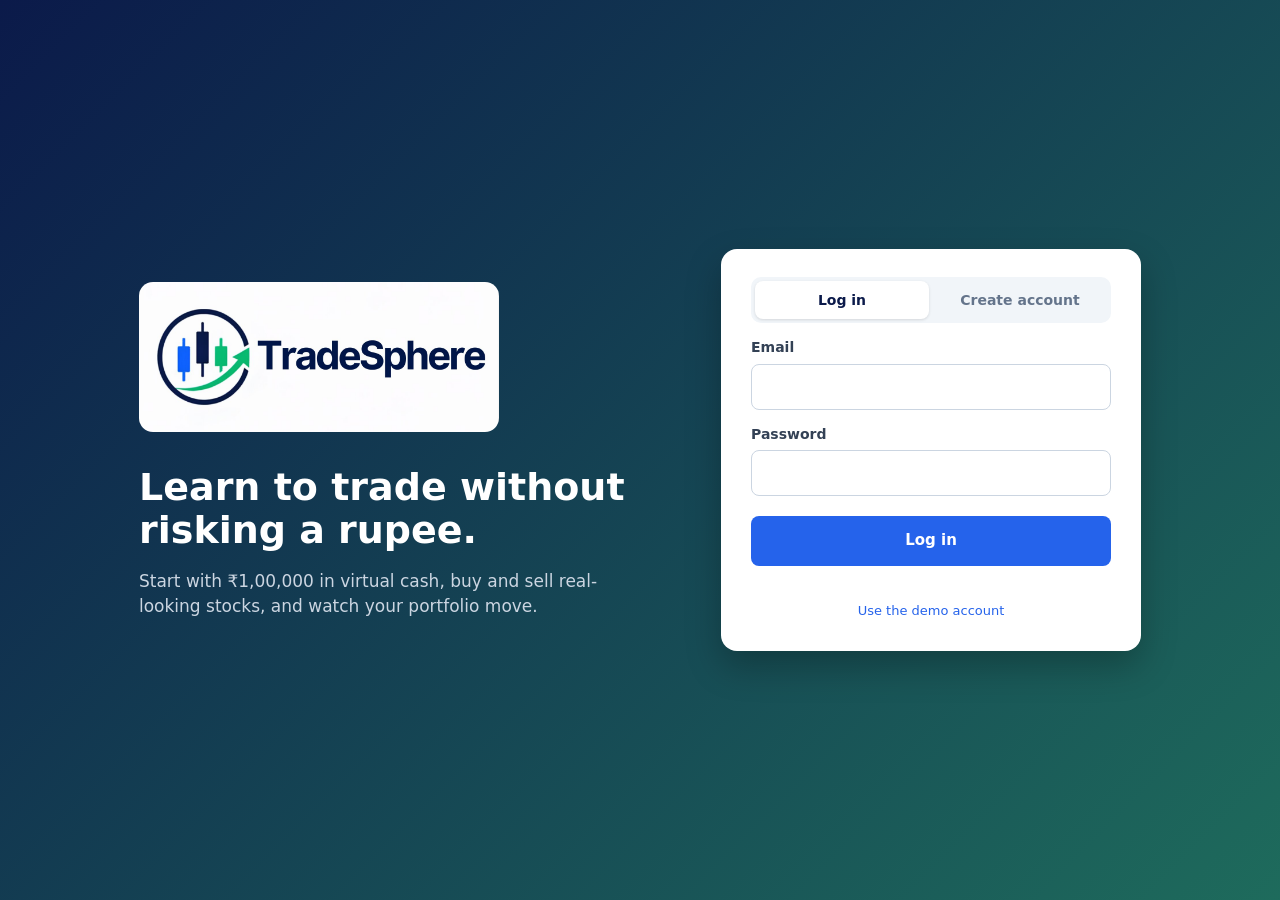
==== index.html @ 7d2b2b24 "Made Changes" ====
<!DOCTYPE html>
<html lang="en">
<head>
  <meta charset="UTF-8">
  <meta name="viewport" content="width=device-width, initial-scale=1.0">
  <title>TradeSphere – Log in</title>
  <link rel="stylesheet" href="style.css">
</head>
<body class="auth-page">
  <main class="auth-wrap">
    <section class="auth-intro">
      <img src="Logo.jpg" alt="TradeSphere" class="auth-logo">
      <h1>Learn to trade without risking a rupee.</h1>
      <p>Start with ₹1,00,000 in virtual cash, buy and sell real-looking stocks, and watch your portfolio move.</p>
    </section>

    <section class="auth-card">
      <div class="tabs" role="tablist">
        <button class="tab active" data-tab="login" type="button">Log in</button>
        <button class="tab" data-tab="register" type="button">Create account</button>
      </div>

      <form id="loginForm">
        <label for="loginEmail">Email</label>
        <input type="email" id="loginEmail" autocomplete="email" required>
        <label for="loginPassword">Password</label>
        <input type="password" id="loginPassword" autocomplete="current-password" required>
        <button type="submit" class="btn btn-primary">Log in</button>
        <p class="form-message" id="loginMessage" role="alert"></p>
        <button type="button" class="link-button" id="fillDemo">Use the demo account</button>
      </form>

      <form id="registerForm" hidden>
        <label for="regName">Full name</label>
        <input type="text" id="regName" autocomplete="name" required>
        <label for="regEmail">Email</label>
        <input type="email" id="regEmail" autocomplete="email" required>
        <label for="regPassword">Password</label>
        <input type="password" id="regPassword" autocomplete="new-password" minlength="6" required>
        <button type="submit" class="btn btn-primary">Create account</button>
        <p class="form-message" id="registerMessage" role="alert"></p>
      </form>
    </section>
  </main>
  <script src="store.js"></script>
  <script src="auth.js"></script>
</body>
</html>
---- style.css ----
:root {
  --navy: #0b1a4a; --blue: #2563eb; --blue-dark: #1d4ed8; --green: #16a34a; --red: #dc2626;
  --bg: #f1f5f9; --card: #fff; --line: #e2e8f0; --text: #172033; --muted: #64748b;
}
* { margin: 0; padding: 0; box-sizing: border-box; }
body { min-height: 100vh; font-family: "Segoe UI", system-ui, -apple-system, Arial, sans-serif; background: var(--bg); color: var(--text); line-height: 1.45; }
[hidden] { display: none !important; }
small { display: block; margin-top: 2px; color: var(--muted); font-size: 12px; font-weight: 400; }
:focus-visible { outline: 3px solid rgba(37, 99, 235, .45); outline-offset: 2px; }

/* Buttons & inputs */
.btn { padding: 9px 14px; border: 1px solid transparent; border-radius: 8px; font: inherit; font-size: 14px; font-weight: 600; cursor: pointer; }
.btn:disabled { opacity: .5; cursor: not-allowed; }
.btn-primary { color: #fff; background: var(--blue); }
.btn-primary:hover:not(:disabled) { background: var(--blue-dark); }
.btn-danger { color: #fff; background: var(--red); }
.btn-danger:hover { background: #b91c1c; }
.btn-ghost { color: var(--text); background: #fff; border-color: #cbd5e1; }
.btn-ghost:hover { background: var(--bg); }
.btn-buy { color: #fff; background: var(--green); }
.btn-sell { color: var(--red); background: #fff; border-color: var(--red); }
.btn-sell:hover { background: #fef2f2; }
input { width: 100%; padding: 12px; border: 1px solid #cbd5e1; border-radius: 8px; font: inherit; font-size: 14px; }
input:focus { outline: none; border-color: var(--blue); box-shadow: 0 0 0 3px rgba(37, 99, 235, .15); }
label { display: block; margin: 14px 0 6px; font-size: 14px; font-weight: 600; color: #334155; }
.form-message { min-height: 20px; margin-top: 10px; color: var(--red); font-size: 13px; text-align: center; }
.link-button { display: block; margin: 6px auto 0; border: 0; background: none; color: var(--blue); font: inherit; font-size: 13px; cursor: pointer; }

/* Login page */
.auth-page { background: linear-gradient(135deg, #0b1a4a, #1e6b5c); }
.auth-wrap { min-height: 100vh; display: grid; grid-template-columns: 1fr 420px; gap: 60px; align-items: center; max-width: 1050px; margin: auto; padding: 30px 24px; }
.auth-intro { color: #fff; }
.auth-logo { width: 100%; max-width: 360px; height: 150px; object-fit: cover; object-position: left center; border-radius: 14px; margin-bottom: 28px; }
.auth-intro h1 { max-width: 520px; font-size: 38px; line-height: 1.15; }
.auth-intro p { max-width: 460px; margin-top: 16px; color: #cbd5e1; font-size: 17px; }
.auth-card { padding: 28px 30px 30px; background: #fff; border-radius: 16px; box-shadow: 0 15px 35px rgba(0, 0, 0, .25); }
.auth-card .btn-primary { width: 100%; margin-top: 20px; padding: 13px; font-size: 15px; }
.tabs { display: flex; gap: 4px; padding: 4px; background: var(--bg); border-radius: 10px; }
.tab { flex: 1; padding: 9px; border: 0; border-radius: 8px; background: none; font: inherit; font-size: 14px; font-weight: 600; color: var(--muted); cursor: pointer; }
.tab.active { background: #fff; color: var(--navy); box-shadow: 0 1px 3px rgba(0, 0, 0, .12); }

/* Dashboard layout */
.topbar { display: flex; justify-content: space-between; align-items: center; gap: 12px; padding: 8px 32px; background: #fff; border-bottom: 1px solid var(--line); }
.topbar-logo { height: 56px; width: 200px; object-fit: cover; object-position: left center; }
.topbar-right { display: flex; align-items: center; gap: 12px; font-size: 14px; font-weight: 600; color: #334155; }
.container { max-width: 1150px; margin: auto; padding: 30px 24px 50px; }
.page-head { display: flex; justify-content: space-between; align-items: center; gap: 12px; margin-bottom: 22px; }
.page-head h1 { font-size: 28px; color: var(--navy); }
.page-head p { color: var(--muted); }
.badge { padding: 7px 12px; border-radius: 20px; background: #dcfce7; color: #166534; font-size: 12px; font-weight: 700; white-space: nowrap; }

.cards { display: grid; grid-template-columns: repeat(4, 1fr); gap: 16px; }
.card, .panel { background: var(--card); border: 1px solid var(--line); border-radius: 12px; }
.card { padding: 18px 20px; }
.card p { color: var(--muted); font-size: 13px; }
.card h2 { margin: 6px 0 4px; font-size: 24px; color: var(--navy); }
.card small { margin: 0; }
.panel { margin-top: 20px; padding: 20px; }
.panel-head { display: flex; justify-content: space-between; align-items: center; gap: 12px; margin-bottom: 12px; }
.panel-head h2 { font-size: 18px; color: var(--navy); }
.panel-head input { width: 240px; padding: 9px 12px; }

/* Tables */
.table-scroll { overflow-x: auto; }
table { width: 100%; border-collapse: collapse; font-size: 14px; }
th { padding: 10px 8px; border-bottom: 1px solid var(--line); text-align: left; color: var(--muted); font-size: 13px; font-weight: 600; white-space: nowrap; }
td { padding: 13px 8px; border-bottom: 1px solid #f1f5f9; vertical-align: middle; }
tr:last-child td { border-bottom: 0; }
.num { text-align: right; white-space: nowrap; }
td .btn { padding: 6px 12px; font-size: 13px; }
.empty { padding: 22px 8px; color: var(--muted); text-align: center; }
.up { color: var(--green); } .down { color: var(--red); }
.tag { padding: 3px 9px; border-radius: 6px; font-size: 12px; font-weight: 700; }
.tag-buy { color: #166534; background: #dcfce7; } .tag-sell { color: #991b1b; background: #fee2e2; }

/* Trade dialog & toast */
dialog { margin: auto; width: min(380px, 92vw); padding: 24px; border: 0; border-radius: 14px; box-shadow: 0 20px 50px rgba(15, 23, 42, .35); }
dialog::backdrop { background: rgba(15, 23, 42, .5); }
dialog h3 { font-size: 20px; color: var(--navy); }
dialog p { margin-top: 4px; color: var(--muted); font-size: 14px; }
.modal-total { margin-top: 14px; color: var(--text); font-size: 15px; }
.modal-actions { display: flex; justify-content: flex-end; gap: 10px; margin-top: 14px; }
.toast { position: fixed; left: 50%; bottom: 24px; transform: translate(-50%, 30px); padding: 12px 18px; border-radius: 10px; background: var(--navy); color: #fff; font-size: 14px; opacity: 0; pointer-events: none; transition: .25s; }
.toast.show { opacity: 1; transform: translate(-50%, 0); }
.toast.error { background: var(--red); }

/* Responsive */
@media (max-width: 860px) {
  .auth-wrap { grid-template-columns: 1fr; gap: 28px; }
  .auth-intro h1 { font-size: 28px; }
  .auth-logo { height: 110px; max-width: 280px; }
  .cards { grid-template-columns: repeat(2, 1fr); }
}
@media (max-width: 560px) {
  .topbar { padding: 8px 14px; }
  .topbar-logo { width: 140px; height: 44px; }
  #welcomeUser { display: none; }
  .container { padding: 22px 14px 40px; }
  .cards { grid-template-columns: 1fr; }
  .panel-head { flex-direction: column; align-items: stretch; }
  .panel-head input { width: 100%; }
  .page-head { flex-direction: column; align-items: flex-start; }
}
@media (prefers-reduced-motion: reduce) { .toast { transition: none; } }
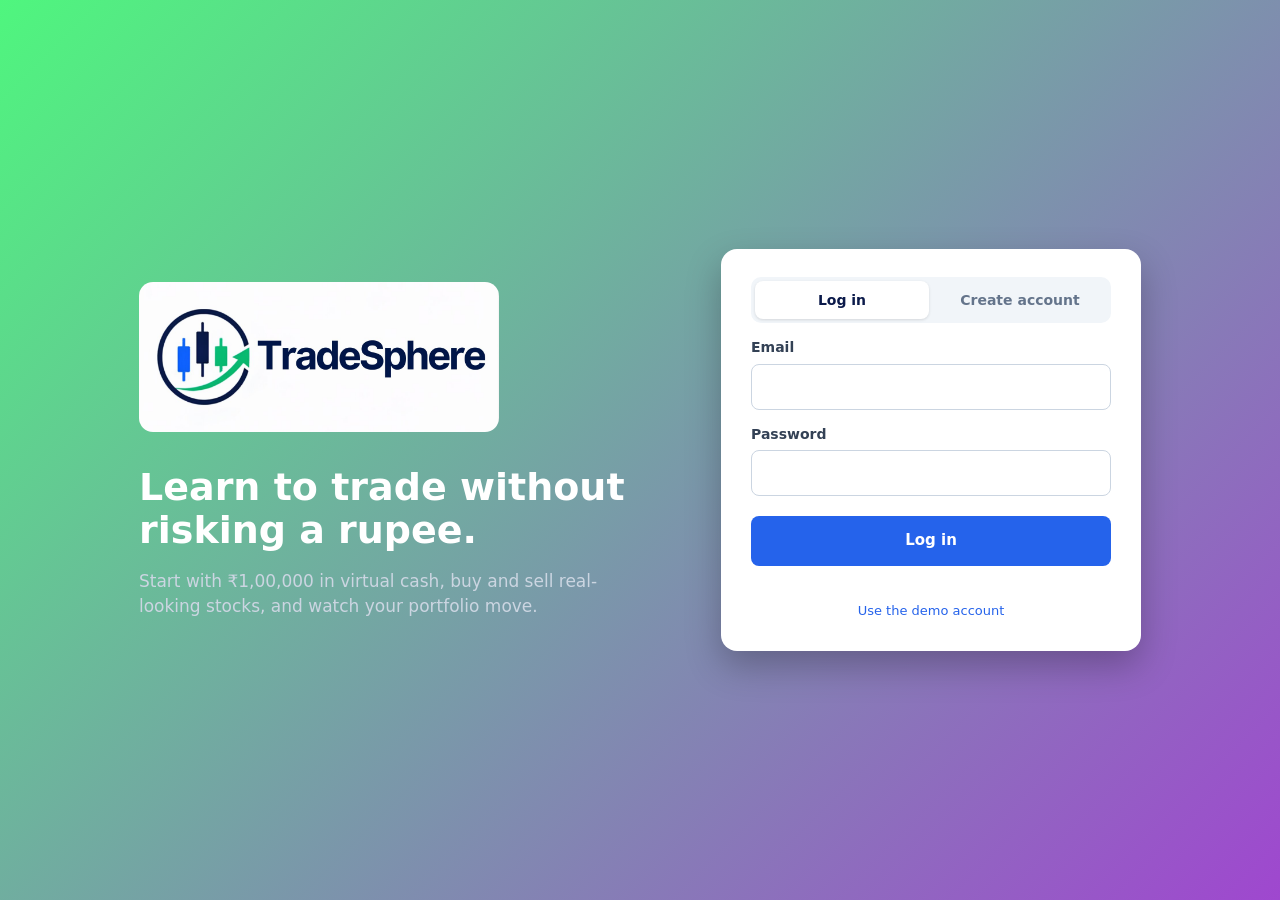
==== commit a935ef21: "Made changes" ====
--- a/index.html
+++ b/index.html
@@ -3,46 +3,62 @@
 <head>
   <meta charset="UTF-8">
   <meta name="viewport" content="width=device-width, initial-scale=1.0">
-  <title>TradeSphere – Log in</title>
-  <link rel="stylesheet" href="style.css">
+  <title>TradeSphere - Log in</title>
+  <link rel="stylesheet" href="login.css">
 </head>
-<body class="auth-page">
-  <main class="auth-wrap">
-    <section class="auth-intro">
-      <img src="Logo.jpg" alt="TradeSphere" class="auth-logo">
+<body class="login-page">
+
+  <div class="login-layout">
+
+    <!-- Left side: logo and welcome text -->
+    <div class="login-intro">
+      <img src="Logo.jpg" alt="TradeSphere" class="login-logo">
       <h1>Learn to trade without risking a rupee.</h1>
       <p>Start with ₹1,00,000 in virtual cash, buy and sell real-looking stocks, and watch your portfolio move.</p>
-    </section>
+    </div>
 
-    <section class="auth-card">
-      <div class="tabs" role="tablist">
-        <button class="tab active" data-tab="login" type="button">Log in</button>
-        <button class="tab" data-tab="register" type="button">Create account</button>
+    <!-- Right side: white login box -->
+    <div class="login-box">
+
+      <!-- Two buttons to switch between the forms -->
+      <div class="form-tabs">
+        <button class="form-tab active" data-tab="login" type="button">Log in</button>
+        <button class="form-tab" data-tab="register" type="button">Create account</button>
       </div>
 
+      <!-- Login form -->
       <form id="loginForm">
+        <!-- It connects a label to the input that has the same id. The value of for must match the id exactly. -->
         <label for="loginEmail">Email</label>
-        <input type="email" id="loginEmail" autocomplete="email" required>
+        <input type="email" id="loginEmail" required>
+
         <label for="loginPassword">Password</label>
-        <input type="password" id="loginPassword" autocomplete="current-password" required>
-        <button type="submit" class="btn btn-primary">Log in</button>
-        <p class="form-message" id="loginMessage" role="alert"></p>
-        <button type="button" class="link-button" id="fillDemo">Use the demo account</button>
+        <input type="password" id="loginPassword" required>
+
+        <button type="submit" class="button button-blue">Log in</button>
+        <p class="error-message" id="loginMessage"></p>
+        <button type="button" class="text-button" id="demoButton">Use the demo account</button>
       </form>
 
+      <!-- Create account form (hidden until the tab is clicked) -->
       <form id="registerForm" hidden>
-        <label for="regName">Full name</label>
-        <input type="text" id="regName" autocomplete="name" required>
-        <label for="regEmail">Email</label>
-        <input type="email" id="regEmail" autocomplete="email" required>
-        <label for="regPassword">Password</label>
-        <input type="password" id="regPassword" autocomplete="new-password" minlength="6" required>
-        <button type="submit" class="btn btn-primary">Create account</button>
-        <p class="form-message" id="registerMessage" role="alert"></p>
+        <label for="registerName">Full name</label>
+        <input type="text" id="registerName" required>
+
+        <label for="registerEmail">Email</label>
+        <input type="email" id="registerEmail" required>
+
+        <label for="registerPassword">Password</label>
+        <input type="password" id="registerPassword" minlength="6" required>
+
+        <button type="submit" class="button button-blue">Create account</button>
+        <p class="error-message" id="registerMessage"></p>
       </form>
-    </section>
-  </main>
+
+    </div>
+  </div>
+
   <script src="store.js"></script>
   <script src="auth.js"></script>
 </body>
-</html>
+</html>
--- a/login.css
+++ b/login.css
@@ -0,0 +1,189 @@
+/* LOGIN PAGE STYLES (used only by index.html) */
+
+* {
+  margin: 0;
+  padding: 0;
+  box-sizing: border-box;
+}
+
+body {
+  min-height: 100vh;
+  font-family: "Segoe UI", system-ui, -apple-system, Arial, sans-serif;
+  background: #f1f5f9;
+  color: #172033;
+  line-height: 1.45;
+}
+
+[hidden] {
+  display: none !important;
+}
+
+:focus-visible {
+  outline: 3px solid rgba(37, 99, 235, 0.45);
+  outline-offset: 2px;
+}
+
+.button {
+  padding: 9px 14px;
+  border: 1px solid transparent;
+  border-radius: 8px;
+  font: inherit;
+  font-size: 14px;
+  font-weight: 600;
+  cursor: pointer;
+}
+
+.button:disabled {
+  opacity: 0.5;
+  cursor: not-allowed;
+}
+
+.button-blue {
+  color: #fff;
+  background: #2563eb;
+}
+
+.button-blue:hover:not(:disabled) {
+  background: #1d4ed8;
+}
+
+input {
+  width: 100%;
+  padding: 12px;
+  border: 1px solid #cbd5e1;
+  border-radius: 8px;
+  font: inherit;
+  font-size: 14px;
+}
+
+input:focus {
+  outline: none;
+  border-color: #2563eb;
+  box-shadow: 0 0 0 3px rgba(37, 99, 235, 0.15);
+}
+
+label {
+  display: block;
+  margin: 14px 0 6px;
+  font-size: 14px;
+  font-weight: 600;
+  color: #334155;
+}
+
+.error-message {
+  min-height: 20px;
+  margin-top: 10px;
+  color: #dc2626;
+  font-size: 13px;
+  text-align: center;
+}
+
+.text-button {
+  display: block;
+  margin: 6px auto 0;
+  border: 0;
+  background: none;
+  color: #2563eb;
+  font: inherit;
+  font-size: 13px;
+  cursor: pointer;
+}
+
+.login-page {
+  background: linear-gradient(135deg, #4ff67e,#9f47cf);
+}
+
+.login-layout {
+  min-height: 100vh;
+  display: grid;
+  grid-template-columns: 1fr 420px;
+  gap: 60px;
+  align-items: center;
+  max-width: 1050px;
+  margin: auto;
+  padding: 30px 24px;
+}
+
+.login-intro {
+  color: #fff;
+}
+
+.login-logo {
+  width: 100%;
+  max-width: 360px;
+  height: 150px;
+  object-fit: cover;
+  object-position: left center;
+  border-radius: 14px;
+  margin-bottom: 28px;
+}
+
+.login-intro h1 {
+  max-width: 520px;
+  font-size: 38px;
+  line-height: 1.15;
+}
+
+.login-intro p {
+  max-width: 460px;
+  margin-top: 16px;
+  color: #cbd5e1;
+  font-size: 17px;
+}
+
+.login-box {
+  padding: 28px 30px 30px;
+  background: #fff;
+  border-radius: 16px;
+  box-shadow: 0 15px 35px rgba(0, 0, 0, 0.25);
+}
+
+.login-box .button-blue {
+  width: 100%;
+  margin-top: 20px;
+  padding: 13px;
+  font-size: 15px;
+}
+
+.form-tabs {
+  display: flex;
+  gap: 4px;
+  padding: 4px;
+  background: #f1f5f9;
+  border-radius: 10px;
+}
+
+.form-tab {
+  flex: 1;
+  padding: 9px;
+  border: 0;
+  border-radius: 8px;
+  background: none;
+  font: inherit;
+  font-size: 14px;
+  font-weight: 600;
+  color: #64748b;
+  cursor: pointer;
+}
+
+.form-tab.active {
+  background: #fff;
+  color: #0b1a4a;
+  box-shadow: 0 1px 3px rgba(0, 0, 0, 0.12);
+}
+
+@media (max-width: 860px) {
+  .login-layout {
+    grid-template-columns: 1fr;
+    gap: 28px;
+  }
+
+  .login-intro h1 {
+    font-size: 28px;
+  }
+
+  .login-logo {
+    height: 110px;
+    max-width: 280px;
+  }
+}
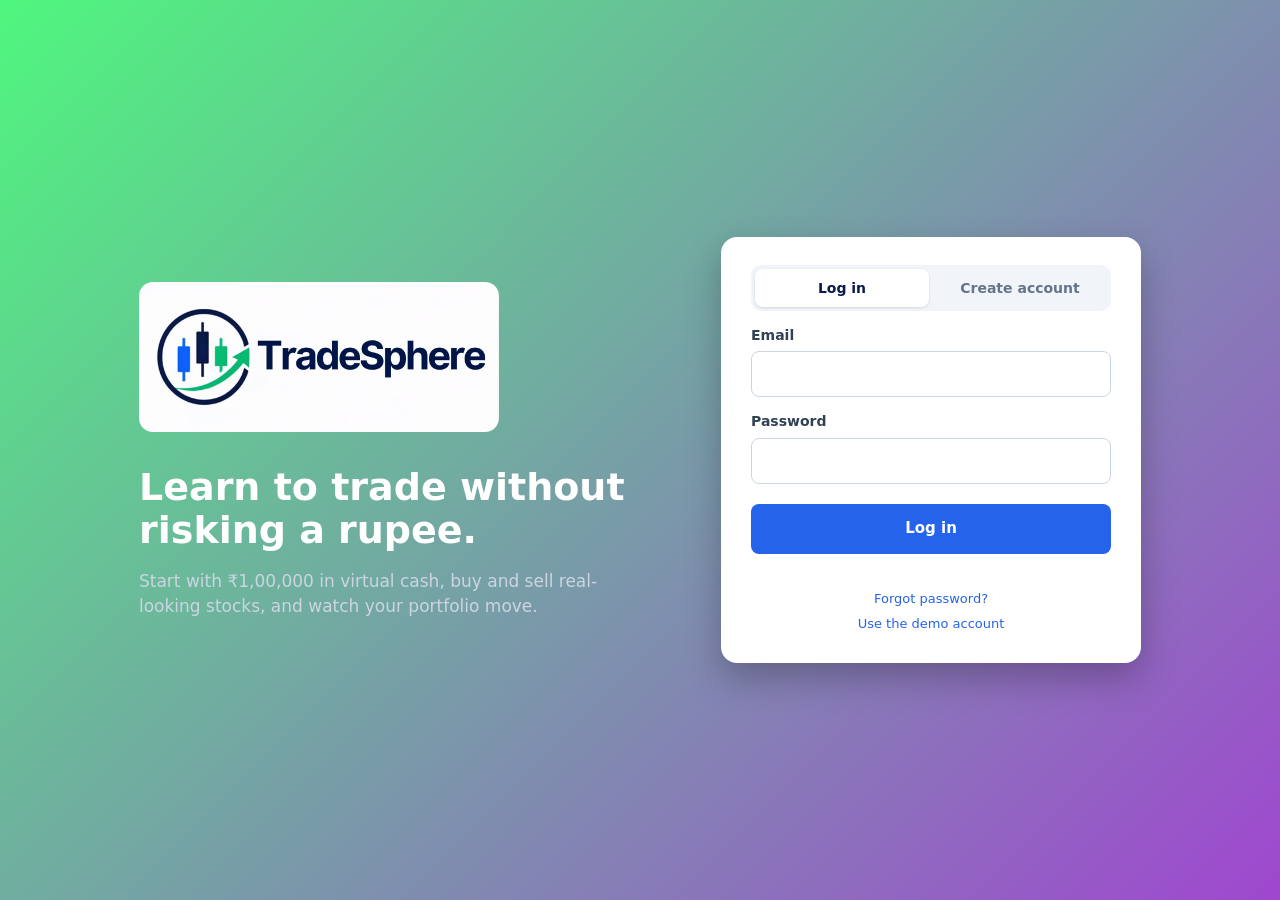
==== commit 662d4638: "Made changes" ====
--- a/index.html
+++ b/index.html
@@ -4,6 +4,7 @@
   <meta charset="UTF-8">
   <meta name="viewport" content="width=device-width, initial-scale=1.0">
   <title>TradeSphere - Log in</title>
+  <link rel="icon" type="image/svg+xml" href="favicon.svg">
   <link rel="stylesheet" href="login.css">
 </head>
 <body class="login-page">
@@ -37,6 +38,7 @@
 
         <button type="submit" class="button button-blue">Log in</button>
         <p class="error-message" id="loginMessage"></p>
+        <button type="button" class="text-button" id="forgotButton">Forgot password?</button>
         <button type="button" class="text-button" id="demoButton">Use the demo account</button>
       </form>
 
@@ -55,6 +57,38 @@
         <p class="error-message" id="registerMessage"></p>
       </form>
 
+      <!-- Forgot password, step 1: ask for the email -->
+      <form id="forgotForm" hidden>
+        <h2 class="form-title">Reset your password</h2>
+        <p class="form-help">Enter the email of your account and we will give you a reset code.</p>
+
+        <label for="forgotEmail">Email</label>
+        <input type="email" id="forgotEmail" required>
+
+        <button type="submit" class="button button-blue">Get reset code</button>
+        <p class="error-message" id="forgotMessage"></p>
+        <button type="button" class="text-button" id="backFromForgot">Back to log in</button>
+      </form>
+
+      <!-- Forgot password, step 2: enter the code and a new password -->
+      <form id="resetForm" hidden>
+        <h2 class="form-title">Enter the reset code</h2>
+        <p class="form-help" id="codeHint"></p>
+
+        <label for="resetCode">Reset code</label>
+        <input type="text" id="resetCode" maxlength="6" required>
+
+        <label for="newPassword">New password</label>
+        <input type="password" id="newPassword" minlength="6" required>
+
+        <label for="confirmPassword">Confirm new password</label>
+        <input type="password" id="confirmPassword" minlength="6" required>
+
+        <button type="submit" class="button button-blue">Change password</button>
+        <p class="error-message" id="resetMessage"></p>
+        <button type="button" class="text-button" id="backFromReset">Back to log in</button>
+      </form>
+
     </div>
   </div>
 
--- a/login.css
+++ b/login.css
@@ -187,3 +187,18 @@
     max-width: 280px;
   }
 }
+
+.form-title {
+  font-size: 20px;
+  color: #0b1a4a;
+}
+
+.form-help {
+  margin-top: 6px;
+  color: #64748b;
+  font-size: 14px;
+}
+
+.error-message.success {
+  color: #16a34a;
+}
